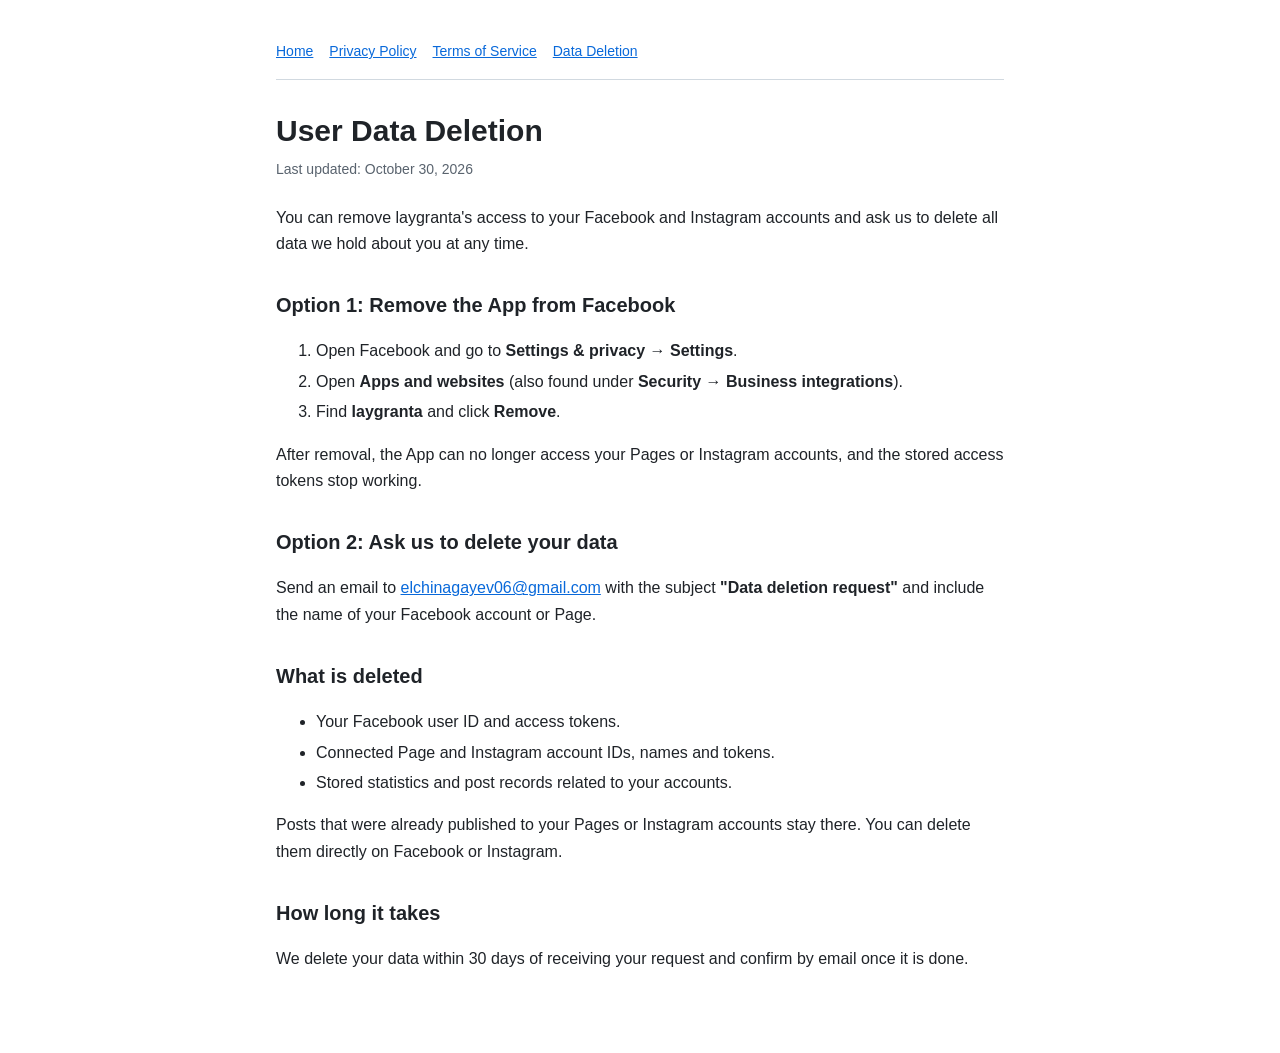
==== data-deletion.html @ 97f07cba "Add files via upload" ====
<!doctype html>
<html lang="en">
<head>
  <meta charset="utf-8">
  <meta name="viewport" content="width=device-width, initial-scale=1">
  <title>Data Deletion</title>
  <link rel="stylesheet" href="style.css">
</head>
<body>
<main>
  <nav>
    <a href="index.html">Home</a>
    <a href="privacy.html">Privacy Policy</a>
    <a href="terms.html">Terms of Service</a>
    <a href="data-deletion.html">Data Deletion</a>
  </nav>

  <h1>User Data Deletion</h1>
  <p class="updated">Last updated: October 30, 2026</p>

  <p>You can remove laygranta's access to your Facebook and Instagram accounts and ask us to delete all data we hold about you at any time.</p>

  <h2>Option 1: Remove the App from Facebook</h2>
  <ol>
    <li>Open Facebook and go to <strong>Settings &amp; privacy → Settings</strong>.</li>
    <li>Open <strong>Apps and websites</strong> (also found under <strong>Security → Business integrations</strong>).</li>
    <li>Find <strong>laygranta</strong> and click <strong>Remove</strong>.</li>
  </ol>
  <p>After removal, the App can no longer access your Pages or Instagram accounts, and the stored access tokens stop working.</p>

  <h2>Option 2: Ask us to delete your data</h2>
  <p>Send an email to <a href="mailto:elchinagayev06@gmail.com?subject=Data%20deletion%20request">elchinagayev06@gmail.com</a> with the subject <strong>"Data deletion request"</strong> and include the name of your Facebook account or Page.</p>

  <h2>What is deleted</h2>
  <ul>
    <li>Your Facebook user ID and access tokens.</li>
    <li>Connected Page and Instagram account IDs, names and tokens.</li>
    <li>Stored statistics and post records related to your accounts.</li>
  </ul>
  <p>Posts that were already published to your Pages or Instagram accounts stay there. You can delete them directly on Facebook or Instagram.</p>

  <h2>How long it takes</h2>
  <p>We delete your data within 30 days of receiving your request and confirm by email once it is done.</p>
</main>
</body>
</html>
---- style.css ----
:root {
  --bg: #ffffff;
  --text: #1f2328;
  --muted: #59636e;
  --accent: #0969da;
  --border: #d1d9e0;
}

@media (prefers-color-scheme: dark) {
  :root {
    --bg: #0d1117;
    --text: #e6edf3;
    --muted: #9198a1;
    --accent: #4493f8;
    --border: #3d444d;
  }
}

* { box-sizing: border-box; }

body {
  margin: 0;
  background: var(--bg);
  color: var(--text);
  font: 16px/1.65 -apple-system, BlinkMacSystemFont, "Segoe UI", Roboto, Helvetica, Arial, sans-serif;
}

main {
  max-width: 760px;
  margin: 0 auto;
  padding: 40px 16px 64px;
}

nav {
  display: flex;
  flex-wrap: wrap;
  gap: 16px;
  padding-bottom: 16px;
  margin-bottom: 32px;
  border-bottom: 1px solid var(--border);
  font-size: 14px;
}

a { color: var(--accent); }

h1 { font-size: 30px; line-height: 1.25; margin: 0 0 8px; }
h2 { font-size: 20px; margin: 32px 0 8px; }

.updated { color: var(--muted); font-size: 14px; margin: 0 0 24px; }

li { margin: 4px 0; }
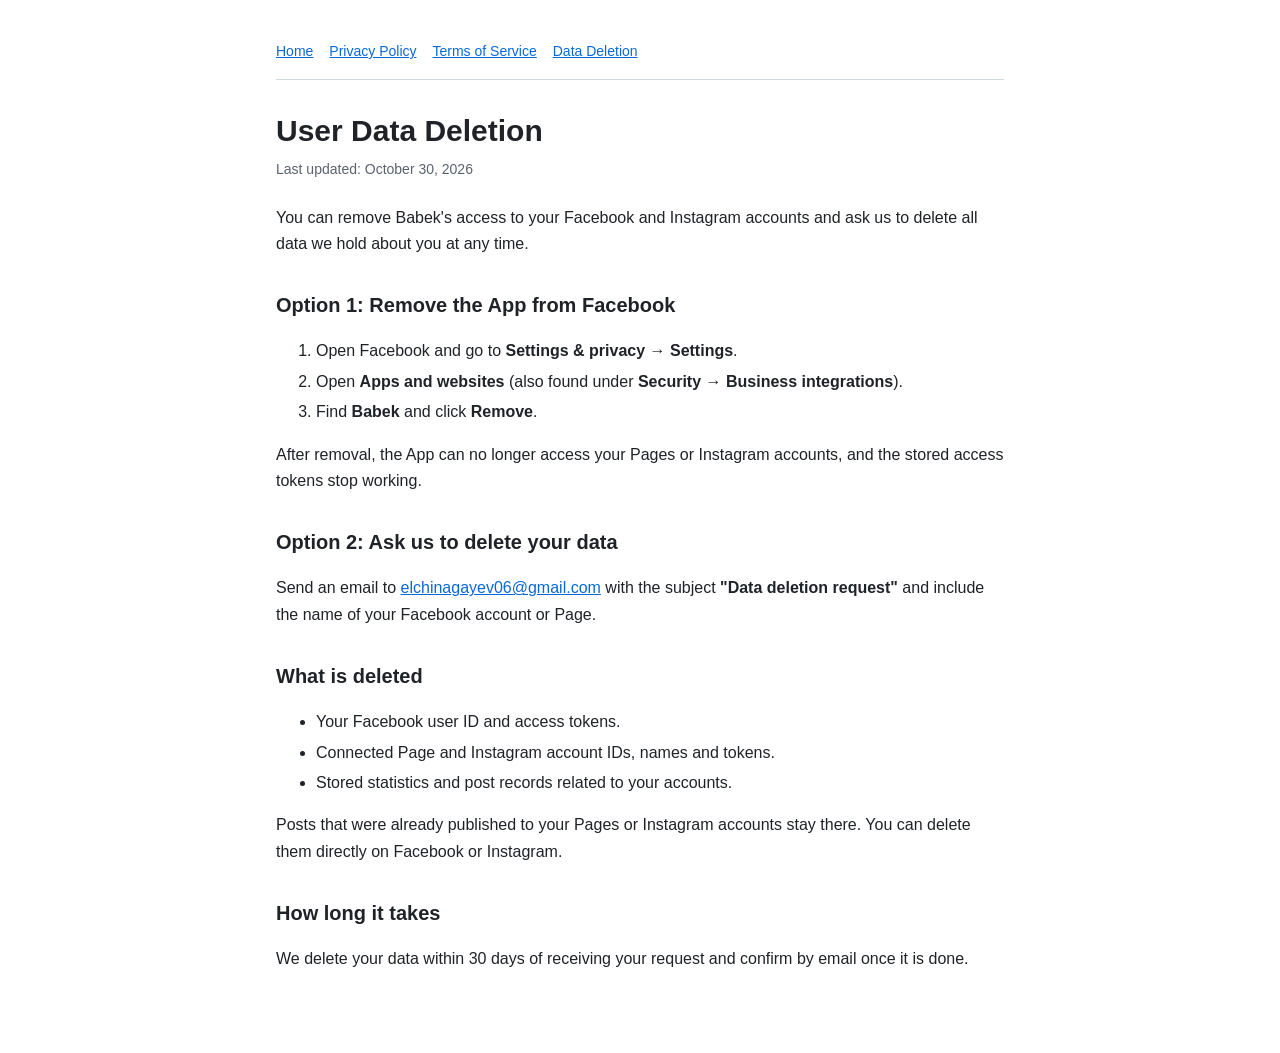
==== commit 548c6d6b: "Add files via upload" ====
--- a/data-deletion.html
+++ b/data-deletion.html
@@ -18,13 +18,13 @@
   <h1>User Data Deletion</h1>
   <p class="updated">Last updated: October 30, 2026</p>
 
-  <p>You can remove laygranta's access to your Facebook and Instagram accounts and ask us to delete all data we hold about you at any time.</p>
+  <p>You can remove Babek's access to your Facebook and Instagram accounts and ask us to delete all data we hold about you at any time.</p>
 
   <h2>Option 1: Remove the App from Facebook</h2>
   <ol>
     <li>Open Facebook and go to <strong>Settings &amp; privacy → Settings</strong>.</li>
     <li>Open <strong>Apps and websites</strong> (also found under <strong>Security → Business integrations</strong>).</li>
-    <li>Find <strong>laygranta</strong> and click <strong>Remove</strong>.</li>
+    <li>Find <strong>Babek</strong> and click <strong>Remove</strong>.</li>
   </ol>
   <p>After removal, the App can no longer access your Pages or Instagram accounts, and the stored access tokens stop working.</p>
 
